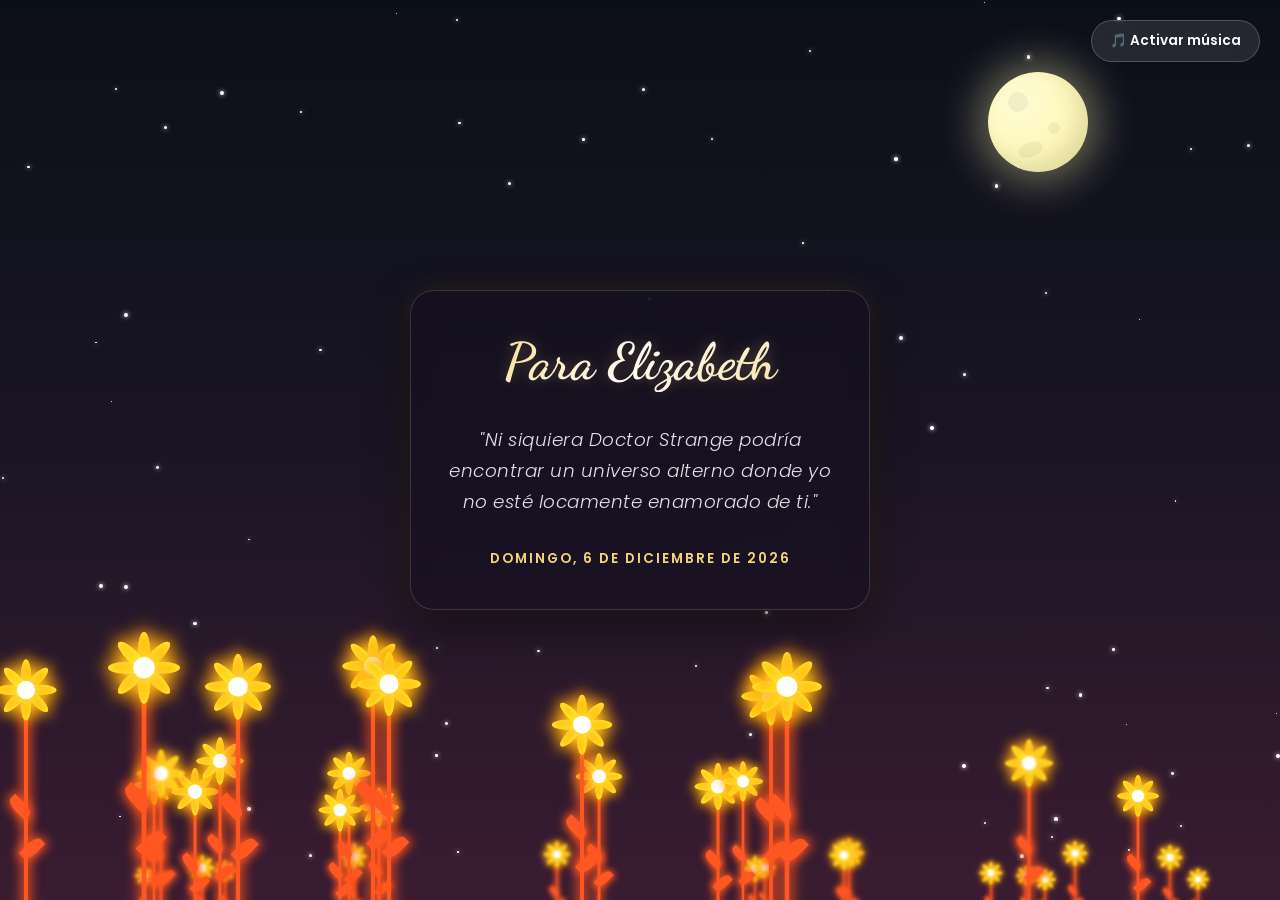
==== respaldo_nocturno/index.html @ 0f9abc75 "feat: change aesthetic to watercolor paper design Co-authored-by: Sebastianrubio12 <77504061+Sebasti" ====
<!DOCTYPE html>
<html lang="es">
<head>
    <meta charset="UTF-8">
    <meta name="viewport" content="width=device-width, initial-scale=1.0, maximum-scale=1.0, user-scalable=no">
    <title>Para Elizabeth 💖</title>
    <!-- Enlace al archivo de estilos externos -->
    <link rel="stylesheet" href="style.css">
</head>
<body>

    <!-- =========================================
         ELEMENTOS DE AUDIO
         ========================================= -->
    <!-- Música de fondo que se reproduce en bucle -->
    <audio id="bg-music" loop>
        <source src="evangeline.mp3" type="audio/mpeg">
    </audio>

    <!-- Botón para controlar la reproducción de música -->
    <div id="music-control" class="music-btn">🎵 Activar música</div>

    <!-- =========================================
         ELEMENTOS DE FONDO (DISEÑO VISUAL)
         ========================================= -->
    <!-- Contenedor donde se generan dinámicamente las estrellas -->
    <div id="stars-container"></div>

    <!-- Luna interactiva con cráteres. Pulsa al hacer clic. -->
    <div id="moon" onclick="pulseMoon()">
        <div class="crater c1"></div>
        <div class="crater c2"></div>
        <div class="crater c3"></div>
    </div>

    <!-- Contenedor donde crecen dinámicamente las flores en capas -->
    <div id="garden-container"></div>

    <!-- =========================================
         CONTENIDO PRINCIPAL (TARJETA)
         ========================================= -->
    <div class="card">
        <!-- Título principal -->
        <h1 id="main-title">Para Elizabeth</h1>

        <!-- Contenedor para la frase romántica del día -->
        <div class="quote-container">
            <p id="quote-text">Buscando tu mensaje de hoy...</p>
        </div>

        <!-- Contenedor para mostrar la fecha actual -->
        <div class="date" id="current-date"></div>
    </div>

    <!-- Enlace al archivo de JavaScript externo -->
    <script src="script.js"></script>
</body>
</html>
---- respaldo_nocturno/style.css ----
/* =========================================
   ESTILOS GENERALES Y FUENTES
   ========================================= */
@import url('https://fonts.googleapis.com/css2?family=Dancing+Script:wght@700&family=Poppins:wght@300;400;600&display=swap');

* {
    margin: 0;
    padding: 0;
    box-sizing: border-box;
    /* Evita el resaltado azul al tocar en móviles */
    -webkit-tap-highlight-color: transparent;
}

body {
    font-family: 'Poppins', sans-serif;
    /* Fondo con gradiente simulando el cielo nocturno */
    background: linear-gradient(to bottom, #0b0f19 0%, #1a1525 50%, #3a1c31 100%);
    height: 100vh;
    height: 100dvh;
    display: flex;
    justify-content: center;
    align-items: center;
    overflow: hidden;
    position: relative;
}

/* =========================================
   ESTRELLAS PARPADEANTES EN EL FONDO
   ========================================= */
#stars-container {
    position: fixed;
    top: 0;
    left: 0;
    width: 100%;
    height: 100%;
    z-index: 0;
    pointer-events: none; /* No interactúan con el cursor */
}
.star {
    position: absolute;
    background: #fff;
    border-radius: 50%;
    box-shadow: 0 0 5px #fff;
    animation: twinkle infinite alternate;
}
@keyframes twinkle {
    0% { opacity: 0.2; transform: scale(0.8); }
    100% { opacity: 1; transform: scale(1.2); box-shadow: 0 0 10px #fff, 0 0 20px #fff; }
}

/* =========================================
   LUNA INTERACTIVA
   ========================================= */
#moon {
    position: fixed;
    top: 8%;
    right: 15%;
    width: 100px;
    height: 100px;
    background: radial-gradient(circle at 30% 30%, #fffbd3, #fdf5a9);
    border-radius: 50%;
    box-shadow: 0 0 40px 10px rgba(253, 245, 169, 0.4), inset -10px -10px 20px rgba(0,0,0,0.1);
    z-index: 1;
    cursor: pointer; /* Indica que se puede hacer clic */
    transition: all 0.3s ease;
}
/* Animación de pulso al hacer clic en la luna */
.moon-pulse {
    animation: moonGlow 1s ease-out;
}
@keyframes moonGlow {
    0% { transform: scale(1); box-shadow: 0 0 40px 10px rgba(253, 245, 169, 0.4); }
    50% { transform: scale(1.15); box-shadow: 0 0 80px 30px rgba(255, 255, 255, 0.8); }
    100% { transform: scale(1); box-shadow: 0 0 40px 10px rgba(253, 245, 169, 0.4); }
}
/* Cráteres de la luna */
.crater { position: absolute; background: rgba(0,0,0,0.05); border-radius: 50%; }
.c1 { width: 20px; height: 20px; top: 20px; left: 20px; }
.c2 { width: 12px; height: 12px; top: 50px; left: 60px; }
.c3 { width: 25px; height: 15px; top: 70px; left: 30px; transform: rotate(-20deg); }

/* =========================================
   FLORES NEÓN CON PROFUNDIDAD (JARDÍN)
   ========================================= */
#garden-container {
    position: fixed;
    bottom: 0;
    left: 0;
    width: 100%;
    height: 60vh;
    pointer-events: none;
}

.flower-wrapper {
    position: absolute;
    bottom: -20px;
    display: flex;
    flex-direction: column;
    align-items: center;
    transform-origin: bottom center;
    opacity: 0;
    animation: bloom 2s ease-out forwards, sway infinite alternate ease-in-out;
}

/* Animación de crecimiento al cargar */
@keyframes bloom {
    0% { transform: scale(0); opacity: 0; }
    100% { transform: scale(var(--scale)); opacity: 1; }
}
/* Animación de balanceo con el viento */
@keyframes sway {
    0% { transform: scale(var(--scale)) rotate(-4deg); }
    100% { transform: scale(var(--scale)) rotate(4deg); }
}

.stem-container {
    position: relative;
    display: flex;
    justify-content: center;
}
/* Tallo de la flor */
.stem {
    width: 4px;
    height: var(--stem-h);
    background: #ff5722;
    box-shadow: 0 0 12px 2px #ff5722;
    border-radius: 4px;
    margin-top: -10px;
}
/* Hojas */
.leaf {
    position: absolute;
    width: 12px;
    height: 25px;
    background: #ff5722;
    box-shadow: 0 0 10px 2px #ff5722;
    border-radius: 50% 0 50% 0;
}
.leaf.left { left: -10px; top: 40%; transform: rotate(-45deg); }
.leaf.right { right: -10px; top: 60%; transform: rotate(45deg); }

.flower-head {
    position: relative;
    width: 40px;
    height: 40px;
    z-index: 2;
}
/* Pétalos */
.petal {
    position: absolute;
    top: 50%;
    left: 50%;
    width: 10px;
    height: 30px;
    background: #ffc107;
    border-radius: 50%;
    transform-origin: 50% 100%;
    margin-left: -5px;
    margin-top: -30px;
    box-shadow: 0 0 15px 3px #ff9800, 0 0 5px 1px #ffeb3b inset;
}
/* Rotación de cada pétalo en círculo */
.petal:nth-child(1) { transform: rotate(0deg); } .petal:nth-child(2) { transform: rotate(45deg); }
.petal:nth-child(3) { transform: rotate(90deg); } .petal:nth-child(4) { transform: rotate(135deg); }
.petal:nth-child(5) { transform: rotate(180deg); } .petal:nth-child(6) { transform: rotate(225deg); }
.petal:nth-child(7) { transform: rotate(270deg); } .petal:nth-child(8) { transform: rotate(315deg); }

/* Centro de la flor */
.center {
    position: absolute;
    top: 50%;
    left: 50%;
    width: 18px;
    height: 18px;
    background: #fff;
    border-radius: 50%;
    transform: translate(-50%, -50%);
    box-shadow: 0 0 20px 8px #ffeb3b;
    z-index: 3;
}

/* =========================================
   TARJETA PRINCIPAL (MENSAJE)
   ========================================= */
.card {
    background: rgba(20, 15, 30, 0.6);
    /* Efecto de cristal translúcido */
    -webkit-backdrop-filter: blur(12px);
    backdrop-filter: blur(12px);
    border: 1px solid rgba(255, 255, 255, 0.15);
    border-radius: 24px;
    padding: 2.5rem 2rem;
    width: 90%;
    max-width: 460px;
    text-align: center;
    box-shadow: 0 15px 40px rgba(0, 0, 0, 0.5), 0 0 30px rgba(255, 193, 7, 0.1);
    z-index: 10;
    animation: fadeInCard 1.5s ease-out;
    position: relative;
}
@keyframes fadeInCard { from { opacity: 0; transform: translateY(20px); } to { opacity: 1; transform: translateY(0); } }

/* Título */
h1 { font-family: 'Dancing Script', cursive; font-size: 3.2rem; margin-bottom: 1rem; background: linear-gradient(135deg, #f5d47a, #ffffff, #f7de94); -webkit-background-clip: text; background-clip: text; color: transparent; text-shadow: 0 0 15px rgba(245, 212, 122, 0.3); }

/* Contenedor del texto/frase */
.quote-container { margin: 1.8rem 0; min-height: 100px; display: flex; align-items: center; justify-content: center; }
#quote-text { font-size: 1.15rem; color: #e6e0e9; line-height: 1.7; font-weight: 300; font-style: italic; letter-spacing: 0.5px; }

/* Fecha */
.date { font-size: 0.85rem; color: #f5d47a; font-weight: 600; margin-top: 1rem; text-transform: uppercase; letter-spacing: 2px; }

/* =========================================
   BOTÓN DE MÚSICA
   ========================================= */
.music-btn {
    position: fixed;
    top: 20px;
    right: 20px;
    background: rgba(255, 255, 255, 0.1);
    -webkit-backdrop-filter: blur(10px);
    backdrop-filter: blur(10px);
    border: 1px solid rgba(255, 255, 255, 0.2);
    padding: 10px 18px;
    border-radius: 30px;
    color: #fff;
    font-family: 'Poppins', sans-serif;
    font-size: 0.85rem;
    font-weight: 600;
    cursor: pointer;
    z-index: 20;
    display: flex;
    align-items: center;
    gap: 8px;
}

/* =========================================
   DISEÑO RESPONSIVO (MÓVILES PEQUEÑOS)
   ========================================= */
@media (max-width: 380px) {
    h1 { font-size: 2.6rem; }
    #quote-text { font-size: 1.1rem; }
    .card { padding: 1.8rem 1.5rem; }
    #moon { width: 70px; height: 70px; right: 10%; }
}
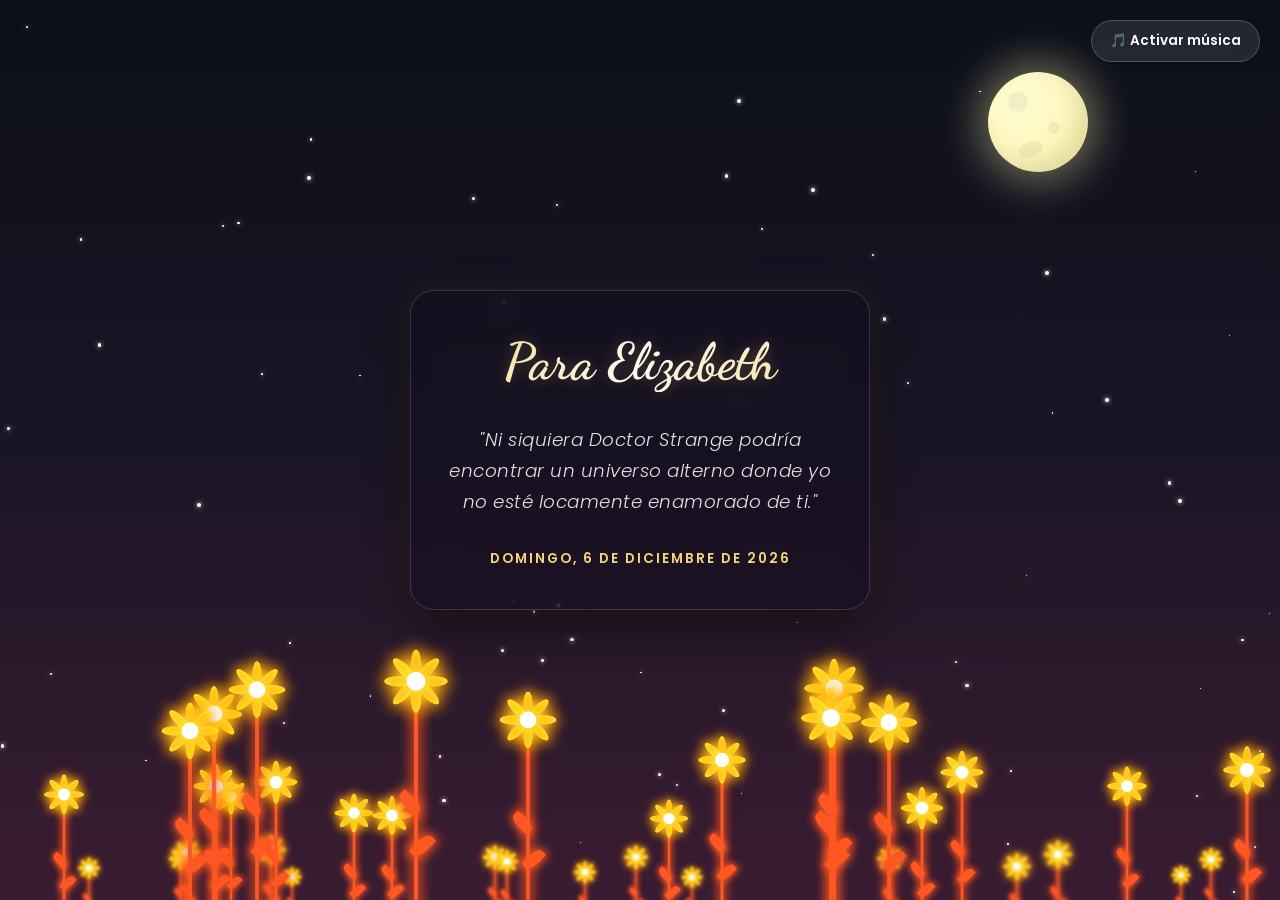
==== commit f12aa22f: "feat: change aesthetic to watercolor paper design Co-authored-by: Sebastianrubio12 <77504061+Sebasti" ====
--- a/respaldo_nocturno/index.html
+++ b/respaldo_nocturno/index.html
@@ -4,55 +4,381 @@
     <meta charset="UTF-8">
     <meta name="viewport" content="width=device-width, initial-scale=1.0, maximum-scale=1.0, user-scalable=no">
     <title>Para Elizabeth 💖</title>
-    <!-- Enlace al archivo de estilos externos -->
-    <link rel="stylesheet" href="style.css">
+    <style>
+        @import url('https://fonts.googleapis.com/css2?family=Dancing+Script:wght@700&family=Poppins:wght@300;400;600&display=swap');
+
+        * {
+            margin: 0;
+            padding: 0;
+            box-sizing: border-box;
+            -webkit-tap-highlight-color: transparent;
+        }
+
+        body {
+            font-family: 'Poppins', sans-serif;
+            background: linear-gradient(to bottom, #0b0f19 0%, #1a1525 50%, #3a1c31 100%);
+            height: 100vh;
+            height: 100dvh;
+            display: flex;
+            justify-content: center;
+            align-items: center;
+            overflow: hidden;
+            position: relative;
+        }
+
+        /* --- ESTRELLAS PARPADEANTES --- */
+        #stars-container {
+            position: fixed;
+            top: 0;
+            left: 0;
+            width: 100%;
+            height: 100%;
+            z-index: 0;
+            pointer-events: none;
+        }
+        .star {
+            position: absolute;
+            background: #fff;
+            border-radius: 50%;
+            box-shadow: 0 0 5px #fff;
+            animation: twinkle infinite alternate;
+        }
+        @keyframes twinkle {
+            0% { opacity: 0.2; transform: scale(0.8); }
+            100% { opacity: 1; transform: scale(1.2); box-shadow: 0 0 10px #fff, 0 0 20px #fff; }
+        }
+
+        /* --- LUNA INTERACTIVA --- */
+        #moon {
+            position: fixed;
+            top: 8%;
+            right: 15%;
+            width: 100px;
+            height: 100px;
+            background: radial-gradient(circle at 30% 30%, #fffbd3, #fdf5a9);
+            border-radius: 50%;
+            box-shadow: 0 0 40px 10px rgba(253, 245, 169, 0.4), inset -10px -10px 20px rgba(0,0,0,0.1);
+            z-index: 1;
+            cursor: pointer;
+            transition: all 0.3s ease;
+        }
+        .moon-pulse {
+            animation: moonGlow 1s ease-out;
+        }
+        @keyframes moonGlow {
+            0% { transform: scale(1); box-shadow: 0 0 40px 10px rgba(253, 245, 169, 0.4); }
+            50% { transform: scale(1.15); box-shadow: 0 0 80px 30px rgba(255, 255, 255, 0.8); }
+            100% { transform: scale(1); box-shadow: 0 0 40px 10px rgba(253, 245, 169, 0.4); }
+        }
+        .crater { position: absolute; background: rgba(0,0,0,0.05); border-radius: 50%; }
+        .c1 { width: 20px; height: 20px; top: 20px; left: 20px; }
+        .c2 { width: 12px; height: 12px; top: 50px; left: 60px; }
+        .c3 { width: 25px; height: 15px; top: 70px; left: 30px; transform: rotate(-20deg); }
+
+        /* --- FLORES NEÓN CON PROFUNDIDAD --- */
+        #garden-container {
+            position: fixed;
+            bottom: 0;
+            left: 0;
+            width: 100%;
+            height: 60vh;
+            pointer-events: none;
+        }
+
+        .flower-wrapper {
+            position: absolute;
+            bottom: -20px;
+            display: flex;
+            flex-direction: column;
+            align-items: center;
+            transform-origin: bottom center;
+            opacity: 0;
+            animation: bloom 2s ease-out forwards, sway infinite alternate ease-in-out;
+        }
+
+        @keyframes bloom {
+            0% { transform: scale(0); opacity: 0; }
+            100% { transform: scale(var(--scale)); opacity: 1; }
+        }
+        @keyframes sway {
+            0% { transform: scale(var(--scale)) rotate(-4deg); }
+            100% { transform: scale(var(--scale)) rotate(4deg); }
+        }
+
+        .stem-container {
+            position: relative;
+            display: flex;
+            justify-content: center;
+        }
+        .stem {
+            width: 4px;
+            height: var(--stem-h);
+            background: #ff5722;
+            box-shadow: 0 0 12px 2px #ff5722;
+            border-radius: 4px;
+            margin-top: -10px;
+        }
+        .leaf {
+            position: absolute;
+            width: 12px;
+            height: 25px;
+            background: #ff5722;
+            box-shadow: 0 0 10px 2px #ff5722;
+            border-radius: 50% 0 50% 0;
+        }
+        .leaf.left { left: -10px; top: 40%; transform: rotate(-45deg); }
+        .leaf.right { right: -10px; top: 60%; transform: rotate(45deg); }
+
+        .flower-head {
+            position: relative;
+            width: 40px;
+            height: 40px;
+            z-index: 2;
+        }
+        .petal {
+            position: absolute;
+            top: 50%;
+            left: 50%;
+            width: 10px;
+            height: 30px;
+            background: #ffc107;
+            border-radius: 50%;
+            transform-origin: 50% 100%;
+            margin-left: -5px;
+            margin-top: -30px;
+            box-shadow: 0 0 15px 3px #ff9800, 0 0 5px 1px #ffeb3b inset;
+        }
+        .petal:nth-child(1) { transform: rotate(0deg); } .petal:nth-child(2) { transform: rotate(45deg); }
+        .petal:nth-child(3) { transform: rotate(90deg); } .petal:nth-child(4) { transform: rotate(135deg); }
+        .petal:nth-child(5) { transform: rotate(180deg); } .petal:nth-child(6) { transform: rotate(225deg); }
+        .petal:nth-child(7) { transform: rotate(270deg); } .petal:nth-child(8) { transform: rotate(315deg); }
+
+        .center {
+            position: absolute;
+            top: 50%;
+            left: 50%;
+            width: 18px;
+            height: 18px;
+            background: #fff;
+            border-radius: 50%;
+            transform: translate(-50%, -50%);
+            box-shadow: 0 0 20px 8px #ffeb3b;
+            z-index: 3;
+        }
+
+        /* --- TARJETA PRINCIPAL --- */
+        .card {
+            background: rgba(20, 15, 30, 0.6);
+            -webkit-backdrop-filter: blur(12px);
+            backdrop-filter: blur(12px);
+            border: 1px solid rgba(255, 255, 255, 0.15);
+            border-radius: 24px;
+            padding: 2.5rem 2rem;
+            width: 90%;
+            max-width: 460px;
+            text-align: center;
+            box-shadow: 0 15px 40px rgba(0, 0, 0, 0.5), 0 0 30px rgba(255, 193, 7, 0.1);
+            z-index: 10;
+            animation: fadeInCard 1.5s ease-out;
+            position: relative;
+        }
+        @keyframes fadeInCard { from { opacity: 0; transform: translateY(20px); } to { opacity: 1; transform: translateY(0); } }
+
+        h1 { font-family: 'Dancing Script', cursive; font-size: 3.2rem; margin-bottom: 1rem; background: linear-gradient(135deg, #f5d47a, #ffffff, #f7de94); -webkit-background-clip: text; background-clip: text; color: transparent; text-shadow: 0 0 15px rgba(245, 212, 122, 0.3); }
+        .quote-container { margin: 1.8rem 0; min-height: 100px; display: flex; align-items: center; justify-content: center; }
+        #quote-text { font-size: 1.15rem; color: #e6e0e9; line-height: 1.7; font-weight: 300; font-style: italic; letter-spacing: 0.5px; }
+        .date { font-size: 0.85rem; color: #f5d47a; font-weight: 600; margin-top: 1rem; text-transform: uppercase; letter-spacing: 2px; }
+
+        /* --- BOTÓN DE MÚSICA --- */
+        .music-btn {
+            position: fixed;
+            top: 20px;
+            right: 20px;
+            background: rgba(255, 255, 255, 0.1);
+            -webkit-backdrop-filter: blur(10px);
+            backdrop-filter: blur(10px);
+            border: 1px solid rgba(255, 255, 255, 0.2);
+            padding: 10px 18px;
+            border-radius: 30px;
+            color: #fff;
+            font-family: 'Poppins', sans-serif;
+            font-size: 0.85rem;
+            font-weight: 600;
+            cursor: pointer;
+            z-index: 20;
+            display: flex;
+            align-items: center;
+            gap: 8px;
+        }
+
+        @media (max-width: 380px) { h1 { font-size: 2.6rem; } #quote-text { font-size: 1.1rem; } .card { padding: 1.8rem 1.5rem; } #moon { width: 70px; height: 70px; right: 10%; } }
+    </style>
 </head>
 <body>
 
-    <!-- =========================================
-         ELEMENTOS DE AUDIO
-         ========================================= -->
-    <!-- Música de fondo que se reproduce en bucle -->
     <audio id="bg-music" loop>
         <source src="evangeline.mp3" type="audio/mpeg">
     </audio>
 
-    <!-- Botón para controlar la reproducción de música -->
     <div id="music-control" class="music-btn">🎵 Activar música</div>
 
-    <!-- =========================================
-         ELEMENTOS DE FONDO (DISEÑO VISUAL)
-         ========================================= -->
-    <!-- Contenedor donde se generan dinámicamente las estrellas -->
     <div id="stars-container"></div>
 
-    <!-- Luna interactiva con cráteres. Pulsa al hacer clic. -->
     <div id="moon" onclick="pulseMoon()">
         <div class="crater c1"></div>
         <div class="crater c2"></div>
         <div class="crater c3"></div>
     </div>
 
-    <!-- Contenedor donde crecen dinámicamente las flores en capas -->
     <div id="garden-container"></div>
 
-    <!-- =========================================
-         CONTENIDO PRINCIPAL (TARJETA)
-         ========================================= -->
     <div class="card">
-        <!-- Título principal -->
         <h1 id="main-title">Para Elizabeth</h1>
-
-        <!-- Contenedor para la frase romántica del día -->
         <div class="quote-container">
             <p id="quote-text">Buscando tu mensaje de hoy...</p>
         </div>
-
-        <!-- Contenedor para mostrar la fecha actual -->
         <div class="date" id="current-date"></div>
     </div>
 
-    <!-- Enlace al archivo de JavaScript externo -->
-    <script src="script.js"></script>
+    <script>
+        // 40 frases nuevas, sin repeticiones de estructura, fluidas y muy naturales.
+        const frases = [
+            "¿Quién diría que la mezcla de queso con helado y chocolate se parece tanto a nosotros? Una locura inesperada, pero absolutamente perfecta.",
+            "Espero que hoy tengas un día tan espectacular como un buen plato de frijoles con chicharrón. ¡A comerte el mundo, hermosa!",
+            "Eres mi momento de paz: tan dulce y reconfortante como un vaso de Milo con pura leche.",
+            "Ni siquiera Doctor Strange podría encontrar un universo alterno donde yo no esté locamente enamorado de ti.",
+            "Nuestro amor es el verdadero One Piece, y no hay mejor aventura que navegar la vida a tu lado.",
+            "¡Prodigiosa Ladybug! Siempre encuentras la manera de usar tu magia para salvar mis días y llenarlos de color.",
+            "Eres la Monica de mi Chandler: pones orden en mi caos, eres mi refugio y mi mejor amiga.",
+            "A veces me siento como Leonard viendo a Penny: completamente fascinado por la ingeniera tan increíble que tengo enfrente.",
+            "Como Peter Parker y Mary Jane, nosotros estamos destinados a cuidarnos y amarnos en cualquier multiverso.",
+            "No hay nada que disfrute más que acurrucarme contigo en un día frío a ver nuestras series animadas favoritas.",
+            "Me inspira muchísimo tu sed de superación. Sé que te convertirás en la ingeniera más brillante de todas.",
+            "Cierra los ojos e imagina: nosotros, caminando por las calles de Francia, tomados de la mano. Ese es el futuro que quiero contigo.",
+            "Admiro profundamente lo mucho que valoras el tiempo de películas con tus papás. Tienes el corazón más puro que conozco.",
+            "Gracias por enseñarme cada día lo que es la responsabilidad afectiva. A tu lado, el amor se siente seguro, libre y en paz.",
+            "Me hace mucha ilusión pensar en la familia que construiremos algún día. Contigo, cualquier sueño parece posible.",
+            "El clima frío solo tiene un propósito en este mundo: darnos la excusa perfecta para llenarnos de abrazos.",
+            "Si plantara un tulipán por cada vez que me haces sonreír, tendríamos un jardín inmenso solo para nosotros.",
+            "Que este día esté lleno de éxitos y pequeños momentos que te hagan tan feliz como tú me haces a mí.",
+            "Un jugo de mango en leche para refrescar la tarde, y tu mirada para alegrarme la vida entera.",
+            "Adoro cómo todo tiene que ser preparado en leche para ti, porque hasta en esos pequeños detalles encuentro razones para amarte más.",
+            "Eres la protagonista de mi historia favorita, mucho más emocionante que cualquier capítulo de Friends o The Big Bang Theory.",
+            "Cada esfuerzo que haces hoy en tu carrera, es un ladrillo más para ese futuro hermoso que nos espera. ¡Tú puedes con todo!",
+            "A tu lado descubrí que los fines de semana perfectos son aquellos donde simplemente somos felices viendo películas en familia.",
+            "Tienes una luz propia que opaca a cualquier estrella en el cielo. Sigue brillando así de fuerte, mi amor.",
+            "Haces que la realidad sea mil veces mejor que cualquier mundo de ficción, superhéroes o series animadas.",
+            "Hoy amanecí pensando en lo afortunado que soy por tener a una mujer tan inteligente, hermosa y determinada a mi lado.",
+            "Respira profundo, confía en tu talento y da lo mejor de ti hoy. Yo estaré aquí, apoyándote incondicionalmente.",
+            "Tu sonrisa tiene el superpoder de derretir cualquier tristeza y hacer que todo vuelva a iluminarse.",
+            "Serás una ingeniera espectacular, una madre maravillosa y siempre, siempre, el amor de mi vida.",
+            "Ojalá pudieras verte a través de mis ojos, para que entendieras por qué me tienes tan enamorado.",
+            "Que la alegría te acompañe desde tu primer cafecito (o tu vaso de Milo) hasta que vuelvas a casa a descansar.",
+            "Eres esa pieza del rompecabezas que no sabía que me faltaba, pero que ahora hace que todo tenga sentido.",
+            "Amo tu forma de ver el mundo, tu empatía y esa madurez con la que siempre cuidas nuestro vínculo.",
+            "Me encanta cuando te emocionas hablando de las cosas que te gustan. Podría escucharte horas sin cansarme.",
+            "En ti encontré no solo a mi novia, sino a mi confidente, mi cómplice de aventuras y mi mayor motivación.",
+            "No importa qué retos traiga este día, recuerda que somos un equipo y siempre estaré para sostener tu mano.",
+            "Ojalá el tiempo se detuviera cada vez que estamos bajo las cobijitas, muertos de risa por cualquier tontería.",
+            "Tienes el don de hacer que lo ordinario se vuelva extraordinario. Contigo, la vida es una celebración constante.",
+            "Eres mi refugio en los días de lluvia y mi sol en las mañanas frías. Eres todo lo que siempre soñé.",
+            "Te amo por lo que eres, por lo que me impulsas a ser y por todo lo hermoso que construiremos juntos. ¡Que tengas un día maravilloso!"
+        ];
+
+        // Lógica de música
+        const musicBtn = document.getElementById('music-control');
+        const bgMusic = document.getElementById('bg-music');
+        let isPlaying = false;
+        musicBtn.addEventListener('click', () => {
+            if (isPlaying) { bgMusic.pause(); musicBtn.innerHTML = '🎵 Activar música'; }
+            else { bgMusic.play(); musicBtn.innerHTML = '🎶 Pausar música'; }
+            isPlaying = !isPlaying;
+        });
+
+        // Interacción de la luna
+        function pulseMoon() {
+            const moon = document.getElementById('moon');
+            moon.classList.remove('moon-pulse');
+            void moon.offsetWidth;
+            moon.classList.add('moon-pulse');
+        }
+
+        // Generar Estrellas
+        function crearEstrellas() {
+            const container = document.getElementById('stars-container');
+            for (let i = 0; i < 70; i++) {
+                const star = document.createElement('div');
+                star.className = 'star';
+                star.style.left = Math.random() * 100 + '%';
+                star.style.top = Math.random() * 100 + '%';
+                star.style.width = (Math.random() * 3 + 1) + 'px';
+                star.style.height = star.style.width;
+                star.style.animationDuration = (Math.random() * 3 + 2) + 's';
+                star.style.animationDelay = (Math.random() * 5) + 's';
+                container.appendChild(star);
+            }
+        }
+
+        // Generar Flores en Capas
+        function crearJardinConProfundidad() {
+            const container = document.getElementById('garden-container');
+
+            const capas = [
+                { cantidad: 15, escalaMin: 0.3, escalaMax: 0.5, blur: '3px', z: 2, talloMin: 100, talloMax: 150, delayMax: 5 },
+                { cantidad: 12, escalaMin: 0.6, escalaMax: 0.8, blur: '1px', z: 4, talloMin: 140, talloMax: 200, delayMax: 4 },
+                { cantidad: 8,  escalaMin: 0.9, escalaMax: 1.2, blur: '0px', z: 6, talloMin: 180, talloMax: 250, delayMax: 3 }
+            ];
+
+            capas.forEach(capa => {
+                for (let i = 0; i < capa.cantidad; i++) {
+                    const flower = document.createElement('div');
+                    flower.className = 'flower-wrapper';
+                    flower.style.left = (Math.random() * 96) + '%';
+                    flower.style.zIndex = capa.z;
+                    flower.style.filter = `blur(${capa.blur})`;
+
+                    const escala = capa.escalaMin + Math.random() * (capa.escalaMax - capa.escalaMin);
+                    flower.style.setProperty('--scale', escala);
+                    flower.style.animationDelay = (Math.random() * capa.delayMax) + 's';
+                    flower.style.animationDuration = (4 + Math.random() * 4) + 's';
+
+                    const altoTallo = capa.talloMin + Math.random() * (capa.talloMax - capa.talloMin);
+
+                    flower.innerHTML = `
+                        <div class="flower-head">
+                            <div class="petal"></div><div class="petal"></div>
+                            <div class="petal"></div><div class="petal"></div>
+                            <div class="petal"></div><div class="petal"></div>
+                            <div class="petal"></div><div class="petal"></div>
+                            <div class="center"></div>
+                        </div>
+                        <div class="stem-container">
+                            <div class="leaf left"></div>
+                            <div class="stem" style="--stem-h: ${altoTallo}px;"></div>
+                            <div class="leaf right"></div>
+                        </div>
+                    `;
+                    container.appendChild(flower);
+                }
+            });
+        }
+
+        function mostrarFraseDelDia() {
+            const hoy = new Date();
+            const semilla = hoy.getFullYear() + hoy.getMonth() + hoy.getDate();
+            const indiceFrase = semilla % frases.length;
+
+            document.getElementById('quote-text').innerText = `"${frases[indiceFrase]}"`;
+
+            const opcionesFecha = { weekday: 'long', year: 'numeric', month: 'long', day: 'numeric' };
+            document.getElementById('current-date').innerText = hoy.toLocaleDateString('es-ES', opcionesFecha);
+        }
+
+        window.onload = () => {
+            mostrarFraseDelDia();
+            crearEstrellas();
+            crearJardinConProfundidad();
+        };
+    </script>
 </body>
 </html>
